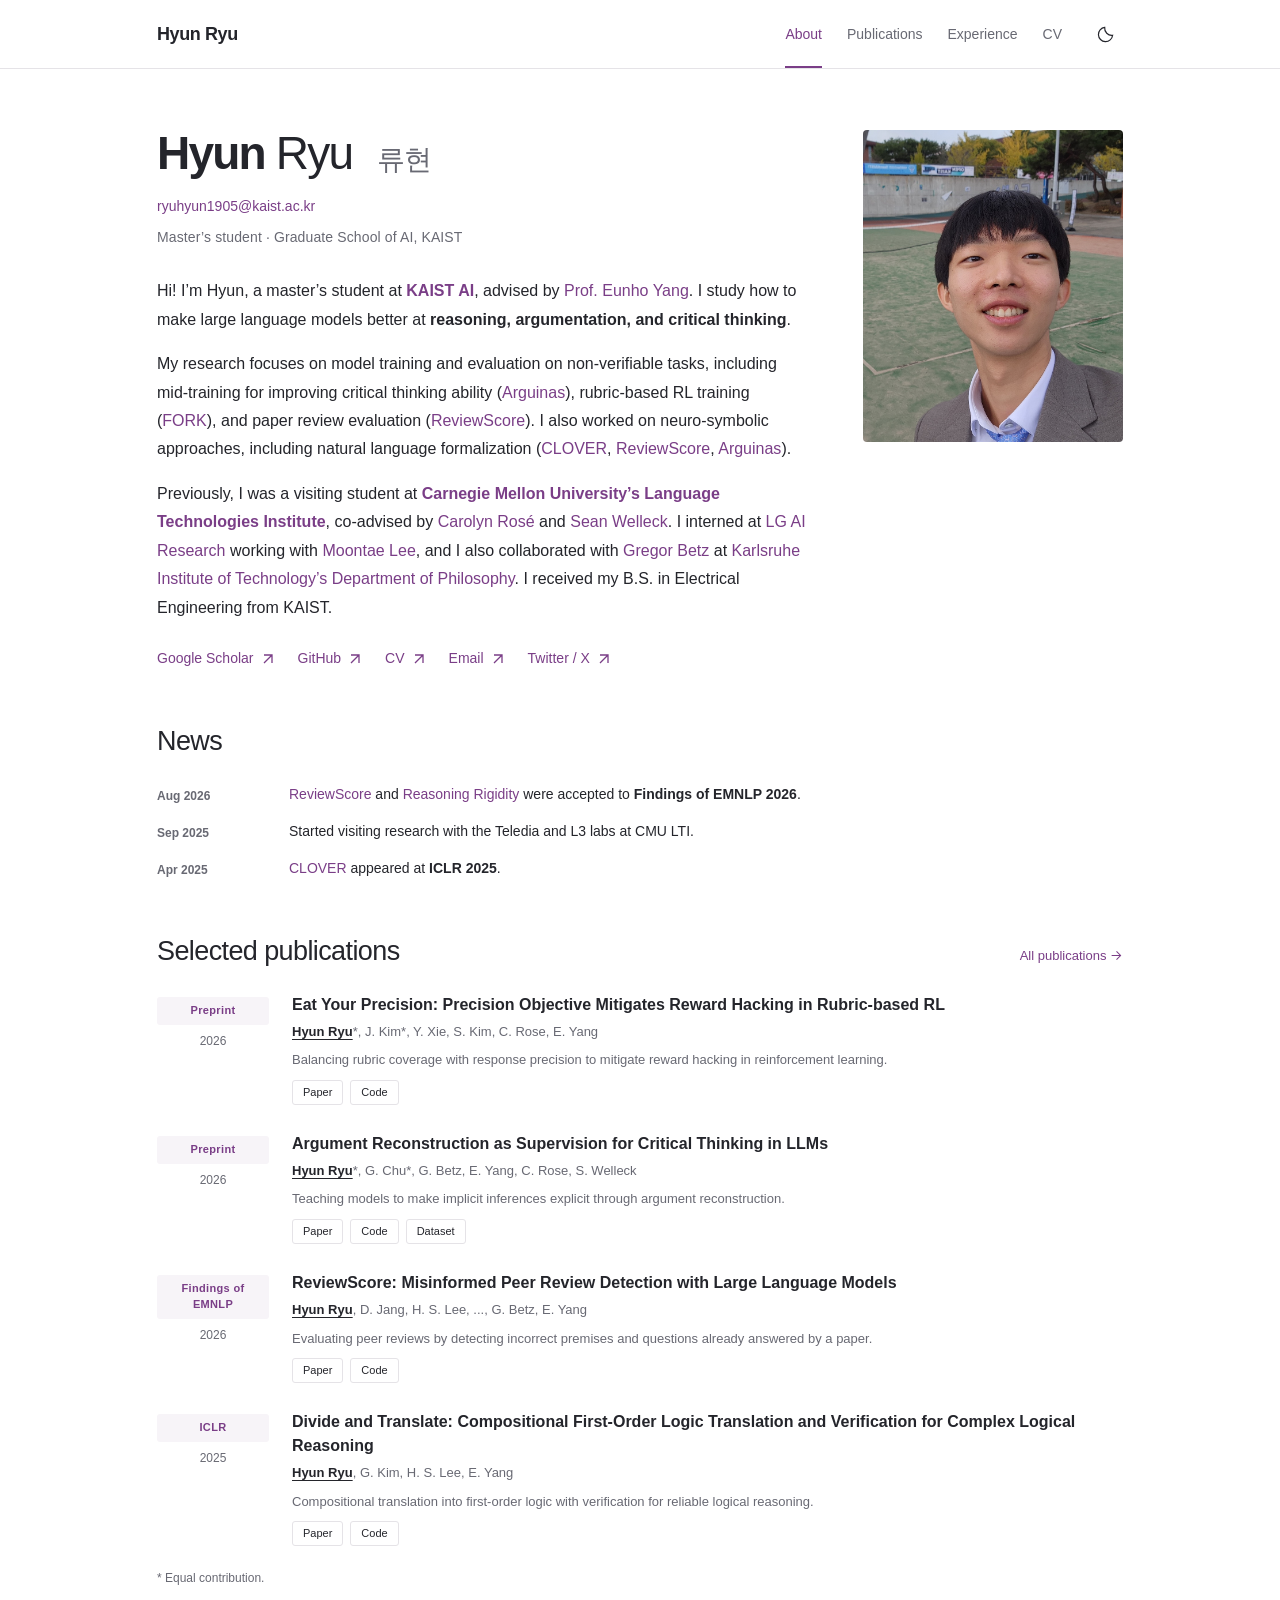
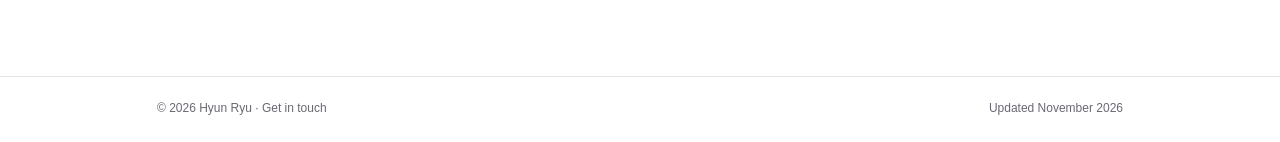
==== index.html @ 0722426c "Publish Hyun Ryu's academic website" ====
<!doctype html>
<html lang="en"><head><meta charset="utf-8"><meta name="viewport" content="width=device-width, initial-scale=1">
<title>Hyun Ryu | AI Researcher at KAIST</title><meta name="description" content="Hyun Ryu is a master’s student at KAIST researching LLM reasoning, argumentation, and reinforcement learning on non-verifiable tasks."><meta name="author" content="Hyun Ryu">
<meta name="theme-color" content="#7a3e87"><link rel="canonical" href="https://hyun-ryu.github.io/">
<meta property="og:title" content="Hyun Ryu | AI Researcher at KAIST"><meta property="og:description" content="Hyun Ryu is a master’s student at KAIST researching LLM reasoning, argumentation, and reinforcement learning on non-verifiable tasks."><meta property="og:type" content="website"><meta property="og:url" content="https://hyun-ryu.github.io/"><meta property="og:image" content="https://hyun-ryu.github.io/assets/hyun_casual.jpeg">
<link rel="icon" href="assets/favicon.svg" type="image/svg+xml"><link rel="stylesheet" href="assets/style.css">
<script>try{document.documentElement.dataset.theme=localStorage.getItem('hyun-theme')||'light'}catch{}</script>
<script src="assets/site.js" defer></script></head>
<body><a class="skip" href="#main">Skip to content</a><header><div class="nav-wrap"><a class="brand" href="index.html">Hyun Ryu</a><nav aria-label="Main navigation"><a href="index.html" aria-current="page">About</a><a href="publications.html">Publications</a><a href="experience.html">Experience</a><a href="assets/cv_hyun_2610.pdf" target="_blank" rel="noopener">CV</a><button class="theme-toggle" type="button" aria-label="Switch to dark theme" title="Switch to dark theme"><svg class="moon" viewBox="0 0 24 24" fill="none" stroke="currentColor" stroke-width="1.5" aria-hidden="true"><path d="M21 13A9 9 0 0 1 11 3a9 9 0 1 0 10 10Z"/></svg><svg class="sun" viewBox="0 0 24 24" fill="none" stroke="currentColor" stroke-width="1.5" aria-hidden="true"><circle cx="12" cy="12" r="4"/><path d="M12 2v2m0 16v2M2 12h2m16 0h2M5 5l1.5 1.5m11 11L19 19M5 19l1.5-1.5m11-11L19 5"/></svg></button></nav></div></header>
<main class="container " id="main">
<section class="intro" aria-labelledby="name">
  <figure class="portrait"><img src="assets/hyun_casual.jpeg" alt="Hyun Ryu smiling outdoors" width="903" height="1081" fetchpriority="high"></figure>
  <div class="intro-copy"><h1 id="name"><strong>Hyun</strong> Ryu <span class="korean" lang="ko">류현</span></h1>
    <div class="intro-email"><a href="mailto:ryuhyun1905@kaist.ac.kr">ryuhyun1905@kaist.ac.kr</a></div>
    <p class="affiliation">Master’s student · Graduate School of AI, KAIST</p>
    <p>Hi! I’m Hyun, a master’s student at <strong><a href="https://gsai.kaist.ac.kr/" target="_blank" rel="noopener noreferrer">KAIST AI</a></strong>, advised by <a href="https://mli.kaist.ac.kr/people/" target="_blank" rel="noopener noreferrer">Prof. Eunho Yang</a>. I study how to make large language models better at <strong>reasoning, argumentation, and critical thinking</strong>.</p>
    <p>My research focuses on model training and evaluation on non-verifiable tasks, including mid-training for improving critical thinking ability (<a href="https://arxiv.org/abs/2603.17432" target="_blank" rel="noopener noreferrer">Arguinas</a>), rubric-based RL training (<a href="https://arxiv.org/abs/2610.33512" target="_blank" rel="noopener noreferrer">FORK</a>), and paper review evaluation (<a href="https://arxiv.org/abs/2509.21679" target="_blank" rel="noopener noreferrer">ReviewScore</a>). I also worked on neuro-symbolic approaches, including natural language formalization (<a href="https://openreview.net/forum?id=09FiNmvNMw" target="_blank" rel="noopener noreferrer">CLOVER</a>, <a href="https://arxiv.org/abs/2509.21679" target="_blank" rel="noopener noreferrer">ReviewScore</a>, <a href="https://arxiv.org/abs/2603.17432" target="_blank" rel="noopener noreferrer">Arguinas</a>).</p>
    <p>Previously, I was a visiting student at <strong><a href="https://www.lti.cs.cmu.edu/" target="_blank" rel="noopener noreferrer">Carnegie Mellon University’s Language Technologies Institute</a></strong>, co-advised by <a href="https://cp3a.github.io/" target="_blank" rel="noopener noreferrer">Carolyn Rosé</a> and <a href="https://wellecks.com/" target="_blank" rel="noopener noreferrer">Sean Welleck</a>. I interned at <a href="https://www.lgresearch.ai/" target="_blank" rel="noopener noreferrer">LG AI Research</a> working with <a href="https://moontae.github.io/" target="_blank" rel="noopener noreferrer">Moontae Lee</a>, and I also collaborated with <a href="https://www.gregorbetz.de/" target="_blank" rel="noopener noreferrer">Gregor Betz</a> at <a href="https://www.philosophie.kit.edu/" target="_blank" rel="noopener noreferrer">Karlsruhe Institute of Technology’s Department of Philosophy</a>. I received my B.S. in Electrical Engineering from KAIST.</p>
    <div class="contact-links" aria-label="Profile links"><a href="https://scholar.google.com/citations?user=DOoL4-QAAAAJ&amp;hl=en" target="_blank" rel="noopener noreferrer">Google Scholar <svg class="inline-icon" viewBox="0 0 16 16" fill="none" stroke="currentColor" stroke-width="1.3" aria-hidden="true"><path d="M4 12 12 4M4 4h8v8"/></svg></a><a href="https://github.com/Hyun-Ryu" target="_blank" rel="noopener noreferrer">GitHub <svg class="inline-icon" viewBox="0 0 16 16" fill="none" stroke="currentColor" stroke-width="1.3" aria-hidden="true"><path d="M4 12 12 4M4 4h8v8"/></svg></a><a href="assets/cv_hyun_2610.pdf" target="_blank" rel="noopener">CV <svg class="inline-icon" viewBox="0 0 16 16" fill="none" stroke="currentColor" stroke-width="1.3" aria-hidden="true"><path d="M4 12 12 4M4 4h8v8"/></svg></a><a href="mailto:ryuhyun1905@kaist.ac.kr">Email <svg class="inline-icon" viewBox="0 0 16 16" fill="none" stroke="currentColor" stroke-width="1.3" aria-hidden="true"><path d="M4 12 12 4M4 4h8v8"/></svg></a><a href="https://x.com/hyuncho_1905" target="_blank" rel="noopener noreferrer">Twitter / X <svg class="inline-icon" viewBox="0 0 16 16" fill="none" stroke="currentColor" stroke-width="1.3" aria-hidden="true"><path d="M4 12 12 4M4 4h8v8"/></svg></a></div>
  </div>
</section>
<section class="section" id="news" aria-labelledby="news-title"><h2 id="news-title">News</h2><dl class="news">
<dt>Aug 2026</dt><dd><a href="https://arxiv.org/abs/2509.21679" target="_blank" rel="noopener noreferrer">ReviewScore</a> and <a href="https://arxiv.org/abs/2505.17225" target="_blank" rel="noopener noreferrer">Reasoning Rigidity</a> were accepted to <strong>Findings of EMNLP 2026</strong>.</dd>
<dt>Sep 2025</dt><dd>Started visiting research with the Teledia and L3 labs at CMU LTI.</dd>
<dt>Apr 2025</dt><dd><a href="https://openreview.net/forum?id=09FiNmvNMw" target="_blank" rel="noopener noreferrer">CLOVER</a> appeared at <strong>ICLR 2025</strong>.</dd>
</dl></section>
<section class="section" aria-labelledby="selected-title"><div class="section-heading"><h2 id="selected-title">Selected publications</h2><a href="publications.html">All publications <svg class="inline-icon" viewBox="0 0 16 16" fill="none" stroke="currentColor" stroke-width="1.3" aria-hidden="true"><path d="M2 8h11M8 3l5 5-5 5"/></svg></a></div><div class="publications"><article class="publication" data-pub-type="preprint">
      <div class="venue"><span>Preprint</span><time datetime="2026">2026</time></div>
      <div class="pub-content"><h3><a href="https://arxiv.org/abs/2610.33512" target="_blank" rel="noopener noreferrer">Eat Your Precision: Precision Objective Mitigates Reward Hacking in Rubric-based RL</a></h3><p class="authors"><strong>Hyun Ryu</strong>*, J. Kim*, Y. Xie, S. Kim, C. Rose, E. Yang</p><p class="pub-summary">Balancing rubric coverage with response precision to mitigate reward hacking in reinforcement learning.</p><div class="resource-links" aria-label="Publication resources"><a href="https://arxiv.org/abs/2610.33512" target="_blank" rel="noopener noreferrer">Paper</a><a href="https://github.com/JHKim631/FORK" target="_blank" rel="noopener noreferrer">Code</a></div></div>
    </article><article class="publication" data-pub-type="preprint">
      <div class="venue"><span>Preprint</span><time datetime="2026">2026</time></div>
      <div class="pub-content"><h3><a href="https://arxiv.org/abs/2603.17432" target="_blank" rel="noopener noreferrer">Argument Reconstruction as Supervision for Critical Thinking in LLMs</a></h3><p class="authors"><strong>Hyun Ryu</strong>*, G. Chu*, G. Betz, E. Yang, C. Rose, S. Welleck</p><p class="pub-summary">Teaching models to make implicit inferences explicit through argument reconstruction.</p><div class="resource-links" aria-label="Publication resources"><a href="https://arxiv.org/abs/2603.17432" target="_blank" rel="noopener noreferrer">Paper</a><a href="https://github.com/GyoukChu/Arguinas" target="_blank" rel="noopener noreferrer">Code</a><a href="https://huggingface.co/datasets/ChuGyouk/Arguinas" target="_blank" rel="noopener noreferrer">Dataset</a></div></div>
    </article><article class="publication" data-pub-type="published">
      <div class="venue"><span>Findings of EMNLP</span><time datetime="2026">2026</time></div>
      <div class="pub-content"><h3><a href="https://arxiv.org/abs/2509.21679" target="_blank" rel="noopener noreferrer">ReviewScore: Misinformed Peer Review Detection with Large Language Models</a></h3><p class="authors"><strong>Hyun Ryu</strong>, D. Jang, H. S. Lee, ..., G. Betz, E. Yang</p><p class="pub-summary">Evaluating peer reviews by detecting incorrect premises and questions already answered by a paper.</p><div class="resource-links" aria-label="Publication resources"><a href="https://arxiv.org/abs/2509.21679" target="_blank" rel="noopener noreferrer">Paper</a><a href="https://github.com/Hyun-Ryu/ReivewScore" target="_blank" rel="noopener noreferrer">Code</a></div></div>
    </article><article class="publication" data-pub-type="published">
      <div class="venue"><span>ICLR</span><time datetime="2025">2025</time></div>
      <div class="pub-content"><h3><a href="https://openreview.net/forum?id=09FiNmvNMw" target="_blank" rel="noopener noreferrer">Divide and Translate: Compositional First-Order Logic Translation and Verification for Complex Logical Reasoning</a></h3><p class="authors"><strong>Hyun Ryu</strong>, G. Kim, H. S. Lee, E. Yang</p><p class="pub-summary">Compositional translation into first-order logic with verification for reliable logical reasoning.</p><div class="resource-links" aria-label="Publication resources"><a href="https://openreview.net/forum?id=09FiNmvNMw" target="_blank" rel="noopener noreferrer">Paper</a><a href="https://github.com/Hyun-Ryu/clover" target="_blank" rel="noopener noreferrer">Code</a></div></div>
    </article></div><p class="equal-note">* Equal contribution.</p></section>
</main>
<footer class="footer"><div class="container footer-inner"><span>© 2026 Hyun Ryu <span aria-hidden="true">·</span> <a href="mailto:ryuhyun1905@kaist.ac.kr">Get in touch</a></span><span>Updated November 2026</span></div></footer></body></html>
---- assets/style.css ----
:root{--bg:#fff;--ink:#24252b;--muted:#686973;--accent:#7a3e87;--accent-hover:#53245c;--line:#e5e3e7;--soft:#f7f4f8;--header:rgba(255,255,255,.96);color-scheme:light}
:root[data-theme=dark]{--bg:#19191e;--ink:#ecebf0;--muted:#b5b2bd;--accent:#d9a3e4;--accent-hover:#edc8f5;--line:#38353e;--soft:#25222b;--header:rgba(25,25,30,.96);color-scheme:dark}
*{box-sizing:border-box}html{scroll-behavior:smooth;scroll-padding-top:92px}body{margin:0;background:var(--bg);color:var(--ink);font-family:-apple-system,BlinkMacSystemFont,"Segoe UI",Arial,sans-serif;font-size:16px;line-height:1.7;-webkit-font-smoothing:antialiased}a{color:var(--accent);text-decoration:none;text-underline-offset:4px}a:hover{color:var(--accent-hover);text-decoration:underline}a:focus-visible,button:focus-visible,summary:focus-visible{outline:3px solid var(--accent);outline-offset:5px}button{font:inherit}header{border-bottom:1px solid var(--line);background:var(--header);position:sticky;top:0;z-index:10;backdrop-filter:blur(10px)}.nav-wrap{max-width:1008px;padding:0 32px;margin:auto;display:flex;align-items:center;justify-content:space-between;min-height:68px;gap:24px}.brand{font-size:18px;font-weight:650;letter-spacing:-.4px;color:var(--ink)}nav{display:flex;align-items:center;gap:25px}nav a{color:var(--muted);font-size:14px;line-height:68px;position:relative}nav a[aria-current=page]{color:var(--accent)}nav a[aria-current=page]:after{content:"";position:absolute;bottom:0;left:0;right:0;height:2px;background:var(--accent)}.theme-toggle{display:flex;align-items:center;justify-content:center;padding:8px;border:0;background:transparent;color:var(--ink);cursor:pointer;border-radius:50%;width:36px;height:36px}.theme-toggle:hover{background:var(--soft)}.theme-toggle svg{width:19px;height:19px}.sun{display:none}[data-theme=dark] .moon{display:none}[data-theme=dark] .sun{display:block}.skip{position:fixed;left:12px;top:-80px;background:var(--bg);padding:10px;z-index:99}.skip:focus{top:10px}.container{max-width:1008px;margin:auto;padding:0 32px}main{padding-top:58px!important;padding-bottom:72px!important}h1,h2,h3,p{margin-top:0}h1{font-size:46px;font-weight:350;letter-spacing:-1.8px;line-height:1.17;margin-bottom:14px}h1 strong{font-weight:700}h1 .korean{font-size:28px;font-weight:350;letter-spacing:-1px;margin-left:14px;color:var(--muted)}h2{font-size:27px;font-weight:450;letter-spacing:-.6px;line-height:1.3;margin-bottom:24px}h3{font-size:17px;font-weight:600;line-height:1.55;margin-bottom:5px}p{margin-bottom:16px}.intro{display:grid;grid-template-columns:minmax(0,1fr) 252px;gap:50px;align-items:start}.intro-copy .affiliation{color:var(--muted);font-size:14px;letter-spacing:.12px;margin-bottom:27px}.intro-copy p{line-height:1.78}.intro-copy p:last-child{margin-bottom:0}.portrait{margin:3px 0 0}.portrait img{display:block;width:100%;height:302px;object-fit:cover;border-radius:4px}.portrait figcaption{color:var(--muted);font-size:12px;text-align:right;margin-top:8px}.contact-links{display:flex;flex-wrap:wrap;gap:10px 22px;align-items:center;margin-top:25px;font-size:14px}.contact-links a{display:inline-flex;align-items:center;gap:6px}.contact-links svg{height:16px;width:16px}.contact-email{margin-top:9px;font-size:13px;color:var(--muted)}.contact-email a{color:inherit}.interest-line{font-size:13px;color:var(--muted);border-top:1px solid var(--line);margin-top:31px;padding-top:17px;letter-spacing:.1px}.interest-line span{color:var(--ink);font-weight:550;margin-right:9px}.section{margin-top:53px}.section-heading{display:flex;justify-content:space-between;align-items:baseline;gap:20px;margin-bottom:24px}.section-heading h2{margin:0}.section-heading>a{font-size:13px;white-space:nowrap}.news{display:grid;grid-template-columns:108px 1fr;column-gap:24px;row-gap:13px;font-size:14px;margin:0}.news dt{font-size:12px;font-weight:600;color:var(--muted);padding-top:3px}.news dd{margin:0;line-height:1.7}.publications{display:grid;gap:27px}.publication{display:grid;grid-template-columns:112px minmax(0,1fr);gap:23px}.venue{padding-top:4px;text-align:center}.venue span{display:block;color:var(--accent);background:var(--soft);font-size:11px;font-weight:650;letter-spacing:.35px;padding:6px 7px;line-height:1.45;border-radius:3px}.venue time{display:block;font-size:12px;color:var(--muted);margin-top:6px}.publication h3{font-size:16px;font-weight:650;margin-bottom:4px;line-height:1.5}.publication h3 a{color:var(--ink)}.publication h3 a:hover{color:var(--accent)}.authors{font-size:13px;color:var(--muted);line-height:1.75;margin-bottom:3px}.authors strong{color:var(--ink);font-weight:550;text-decoration:underline;text-underline-offset:3px;text-decoration-thickness:1px}.pub-status{font-size:12px;color:var(--muted);margin-bottom:5px}.pub-summary{font-size:13px;line-height:1.65;color:var(--muted);margin:6px 0 9px}.resource-links{display:flex;flex-wrap:wrap;gap:7px;margin-top:9px}.resource-links a{font-size:11px;font-weight:500;border:1px solid var(--line);color:var(--ink);padding:1px 10px;border-radius:3px;line-height:1.9;transition:border-color .15s}.resource-links a:hover{border-color:var(--accent);color:var(--accent);text-decoration:none}.equal-note{font-size:12px;color:var(--muted);margin-top:22px}.research-note{padding:22px 25px;background:var(--soft);border-left:2px solid var(--accent);margin-top:38px;font-size:14px;line-height:1.75}.research-note p{margin:0}.research-note a{white-space:nowrap}.page-lead{color:var(--muted);font-size:15px;max-width:650px;margin:18px 0 35px}.year-heading{font-size:23px;display:flex;gap:18px;align-items:center;margin:43px 0 26px}.year-heading:after{content:"";height:1px;flex:1;background:var(--line)}.filter-bar{display:flex;gap:7px;border-bottom:1px solid var(--line);margin:25px 0 35px;padding-bottom:16px}.filter-bar button{border:1px solid var(--line);padding:5px 16px;background:var(--bg);color:var(--muted);border-radius:4px;cursor:pointer;font-size:13px}.filter-bar button[aria-pressed=true]{background:var(--accent);border-color:var(--accent);color:var(--bg)}.filter-bar button:hover{border-color:var(--accent)}.timeline-item{display:grid;grid-template-columns:160px minmax(0,1fr);gap:27px;margin-bottom:23px}.when{font-size:12px;color:var(--muted);padding-top:4px}.entry h3{font-size:16px;margin-bottom:2px}.entry p{font-size:14px;margin:2px 0;color:var(--muted);line-height:1.7}.experience-page section{margin-top:46px}.experience-page section h2{padding-bottom:13px;border-bottom:1px solid var(--line)}.experience-page section:first-of-type{margin-top:33px}.section-index{display:flex;flex-wrap:wrap;gap:7px 20px;font-size:13px;margin:22px 0 0}.simple-list{padding-left:19px;font-size:14px;color:var(--muted)}.simple-list li{margin:8px 0}.footer{border-top:1px solid var(--line);font-size:12px;color:var(--muted)}.footer-inner{display:flex;justify-content:space-between;gap:20px;flex-wrap:wrap;padding-top:21px;padding-bottom:23px}.footer a{color:var(--muted)}[hidden]{display:none!important}.error-page{min-height:60vh}.error-page p{margin:20px 0}.subtle{color:var(--muted)}
.portrait{grid-column:2;grid-row:1}.intro-copy{grid-column:1;grid-row:1}.intro-email{font-size:14px;line-height:1.6;margin:0 0 8px;overflow-wrap:anywhere}.inline-icon{display:inline-block;width:13px;height:13px;vertical-align:-2px}.visually-hidden{position:absolute;width:1px;height:1px;padding:0;margin:-1px;overflow:hidden;clip:rect(0,0,0,0);white-space:nowrap;border:0}
@media(min-width:1250px){.container,.nav-wrap{max-width:1030px}.intro{gap:56px;grid-template-columns:minmax(0,1fr) 260px}.portrait img{height:312px}}
@media(max-width:760px){.container{padding:0 23px}.nav-wrap{padding:0 23px;min-height:61px;gap:16px}nav{gap:17px}nav a{font-size:13px;line-height:61px}.brand{font-size:16px}.intro{grid-template-columns:minmax(0,1fr) 185px;gap:28px}h1{font-size:38px}h1 .korean{font-size:23px;margin-left:8px}.portrait img{height:230px}.intro-copy .affiliation{font-size:12px}.intro-copy p{font-size:14px}.contact-links{gap:12px;font-size:13px}main{padding-top:40px!important}.interest-line{font-size:12px}.publication{grid-template-columns:96px minmax(0,1fr);gap:18px}.timeline-item{grid-template-columns:135px minmax(0,1fr);gap:20px}}
@media(max-width:540px){body{font-size:15px}.container,.nav-wrap{padding-left:20px;padding-right:20px}.nav-wrap{gap:8px}.brand{font-size:15px;white-space:nowrap}nav{gap:13px}nav a{font-size:12px}.theme-toggle{width:28px;height:30px;padding:5px}main{padding-top:32px!important;padding-bottom:48px!important}.intro{display:block}.portrait{float:right;width:112px;margin:3px 0 12px 19px}.portrait img{height:135px}.portrait figcaption{display:none}.intro-copy h1{font-size:34px;letter-spacing:-1px;line-height:1.25}.intro-copy h1 .korean{display:block;font-size:18px;letter-spacing:0;margin:5px 0 0}.intro-copy .affiliation{font-size:12px;line-height:1.6;margin-bottom:25px;max-width:225px}.intro-copy p{font-size:15px;line-height:1.8}.contact-links{clear:both;gap:10px 19px;margin-top:23px}.contact-email{font-size:12px}.interest-line{clear:both;font-size:12px;line-height:1.9;margin-top:25px}.interest-line span{display:block}.section{margin-top:40px}h2{font-size:25px}.news{grid-template-columns:74px minmax(0,1fr);gap:13px 14px;font-size:13px}.news dt{font-size:11px}.section-heading{gap:10px}.section-heading>a{font-size:12px}.publication{display:block;position:relative}.venue{display:flex;gap:8px;align-items:center;text-align:left;margin-bottom:9px;padding-top:0}.venue span{display:inline-block;font-size:10px;padding:3px 7px}.venue time{margin:0;font-size:11px}.publication h3{font-size:15px}.publications{gap:29px}.authors{font-size:12px}.pub-summary{font-size:12px}.equal-note{font-size:11px}.research-note{padding:18px 19px;font-size:13px}.timeline-item{display:block;margin-bottom:25px}.when{margin-bottom:5px}.entry h3{font-size:15px}.entry p{font-size:13px}.footer-inner{gap:7px}.footer-inner span:last-child{font-size:11px}.page-lead{font-size:14px}.filter-bar{gap:6px}.filter-bar button{padding:4px 12px}.experience-page section{margin-top:37px}}
@media(max-width:540px){.brand{display:none}nav{flex:1;justify-content:space-between;gap:15px}nav a{font-size:13px}.intro-copy>p:not(.affiliation){clear:both}.intro-email{font-size:12px}}
@media(max-width:360px){.portrait{width:90px;margin-left:15px}.portrait img{height:108px}.intro-copy h1{font-size:30px}.section-heading{flex-wrap:wrap;gap:8px}}
@media(prefers-reduced-motion:reduce){html{scroll-behavior:auto}*{transition:none!important}}
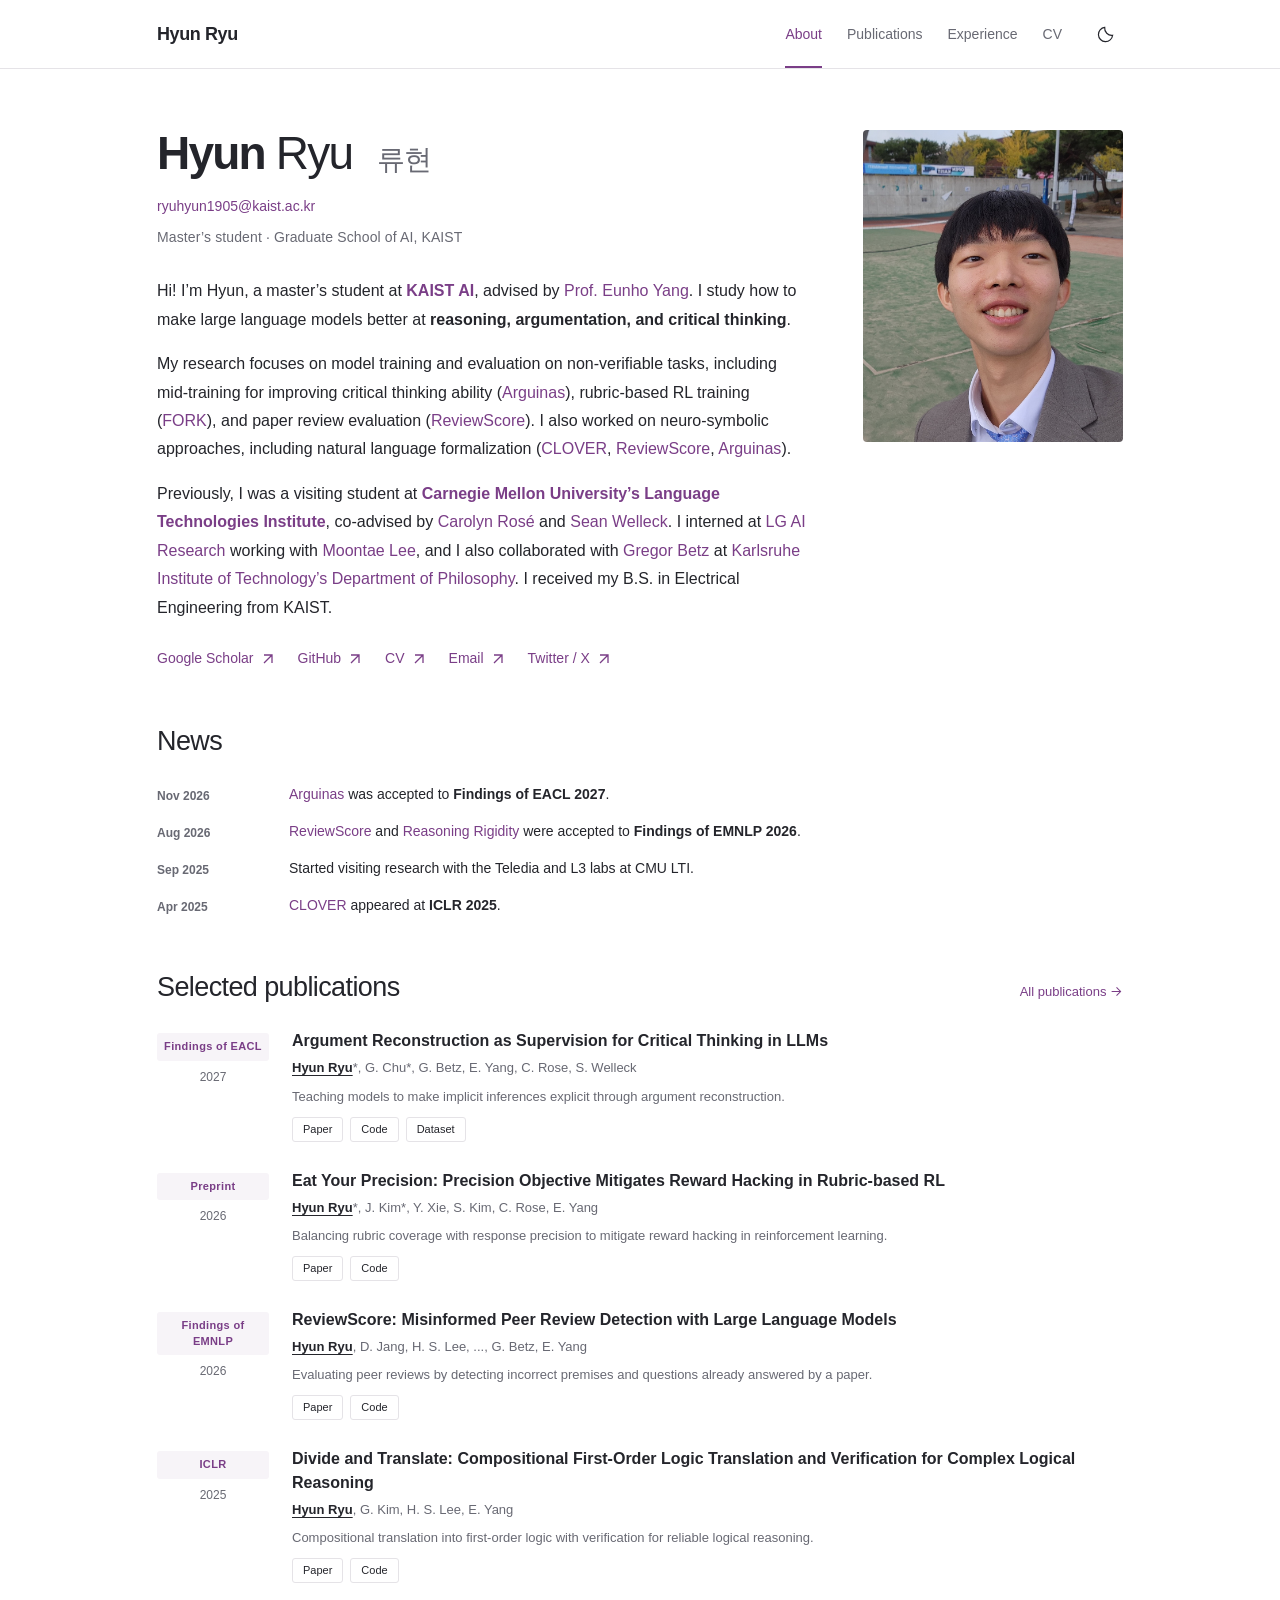
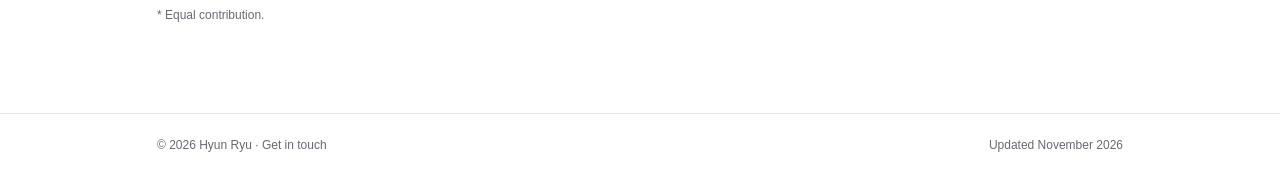
==== commit fa67b02a: "Announce Arguinas acceptance to Findings of EACL 2027" ====
--- a/index.html
+++ b/index.html
@@ -20,16 +20,17 @@
   </div>
 </section>
 <section class="section" id="news" aria-labelledby="news-title"><h2 id="news-title">News</h2><dl class="news">
+<dt><time datetime="2026-11-13">Nov 2026</time></dt><dd><a href="https://arxiv.org/abs/2603.17432" target="_blank" rel="noopener noreferrer">Arguinas</a> was accepted to <strong>Findings of EACL 2027</strong>.</dd>
 <dt>Aug 2026</dt><dd><a href="https://arxiv.org/abs/2509.21679" target="_blank" rel="noopener noreferrer">ReviewScore</a> and <a href="https://arxiv.org/abs/2505.17225" target="_blank" rel="noopener noreferrer">Reasoning Rigidity</a> were accepted to <strong>Findings of EMNLP 2026</strong>.</dd>
 <dt>Sep 2025</dt><dd>Started visiting research with the Teledia and L3 labs at CMU LTI.</dd>
 <dt>Apr 2025</dt><dd><a href="https://openreview.net/forum?id=09FiNmvNMw" target="_blank" rel="noopener noreferrer">CLOVER</a> appeared at <strong>ICLR 2025</strong>.</dd>
 </dl></section>
-<section class="section" aria-labelledby="selected-title"><div class="section-heading"><h2 id="selected-title">Selected publications</h2><a href="publications.html">All publications <svg class="inline-icon" viewBox="0 0 16 16" fill="none" stroke="currentColor" stroke-width="1.3" aria-hidden="true"><path d="M2 8h11M8 3l5 5-5 5"/></svg></a></div><div class="publications"><article class="publication" data-pub-type="preprint">
+<section class="section" aria-labelledby="selected-title"><div class="section-heading"><h2 id="selected-title">Selected publications</h2><a href="publications.html">All publications <svg class="inline-icon" viewBox="0 0 16 16" fill="none" stroke="currentColor" stroke-width="1.3" aria-hidden="true"><path d="M2 8h11M8 3l5 5-5 5"/></svg></a></div><div class="publications"><article class="publication" data-pub-type="published">
+      <div class="venue"><span>Findings of EACL</span><time datetime="2027">2027</time></div>
+      <div class="pub-content"><h3><a href="https://arxiv.org/abs/2603.17432" target="_blank" rel="noopener noreferrer">Argument Reconstruction as Supervision for Critical Thinking in LLMs</a></h3><p class="authors"><strong>Hyun Ryu</strong>*, G. Chu*, G. Betz, E. Yang, C. Rose, S. Welleck</p><p class="pub-summary">Teaching models to make implicit inferences explicit through argument reconstruction.</p><div class="resource-links" aria-label="Publication resources"><a href="https://arxiv.org/abs/2603.17432" target="_blank" rel="noopener noreferrer">Paper</a><a href="https://github.com/GyoukChu/Arguinas" target="_blank" rel="noopener noreferrer">Code</a><a href="https://huggingface.co/datasets/ChuGyouk/Arguinas" target="_blank" rel="noopener noreferrer">Dataset</a></div></div>
+    </article><article class="publication" data-pub-type="preprint">
       <div class="venue"><span>Preprint</span><time datetime="2026">2026</time></div>
       <div class="pub-content"><h3><a href="https://arxiv.org/abs/2610.33512" target="_blank" rel="noopener noreferrer">Eat Your Precision: Precision Objective Mitigates Reward Hacking in Rubric-based RL</a></h3><p class="authors"><strong>Hyun Ryu</strong>*, J. Kim*, Y. Xie, S. Kim, C. Rose, E. Yang</p><p class="pub-summary">Balancing rubric coverage with response precision to mitigate reward hacking in reinforcement learning.</p><div class="resource-links" aria-label="Publication resources"><a href="https://arxiv.org/abs/2610.33512" target="_blank" rel="noopener noreferrer">Paper</a><a href="https://github.com/JHKim631/FORK" target="_blank" rel="noopener noreferrer">Code</a></div></div>
-    </article><article class="publication" data-pub-type="preprint">
-      <div class="venue"><span>Preprint</span><time datetime="2026">2026</time></div>
-      <div class="pub-content"><h3><a href="https://arxiv.org/abs/2603.17432" target="_blank" rel="noopener noreferrer">Argument Reconstruction as Supervision for Critical Thinking in LLMs</a></h3><p class="authors"><strong>Hyun Ryu</strong>*, G. Chu*, G. Betz, E. Yang, C. Rose, S. Welleck</p><p class="pub-summary">Teaching models to make implicit inferences explicit through argument reconstruction.</p><div class="resource-links" aria-label="Publication resources"><a href="https://arxiv.org/abs/2603.17432" target="_blank" rel="noopener noreferrer">Paper</a><a href="https://github.com/GyoukChu/Arguinas" target="_blank" rel="noopener noreferrer">Code</a><a href="https://huggingface.co/datasets/ChuGyouk/Arguinas" target="_blank" rel="noopener noreferrer">Dataset</a></div></div>
     </article><article class="publication" data-pub-type="published">
       <div class="venue"><span>Findings of EMNLP</span><time datetime="2026">2026</time></div>
       <div class="pub-content"><h3><a href="https://arxiv.org/abs/2509.21679" target="_blank" rel="noopener noreferrer">ReviewScore: Misinformed Peer Review Detection with Large Language Models</a></h3><p class="authors"><strong>Hyun Ryu</strong>, D. Jang, H. S. Lee, ..., G. Betz, E. Yang</p><p class="pub-summary">Evaluating peer reviews by detecting incorrect premises and questions already answered by a paper.</p><div class="resource-links" aria-label="Publication resources"><a href="https://arxiv.org/abs/2509.21679" target="_blank" rel="noopener noreferrer">Paper</a><a href="https://github.com/Hyun-Ryu/ReivewScore" target="_blank" rel="noopener noreferrer">Code</a></div></div>
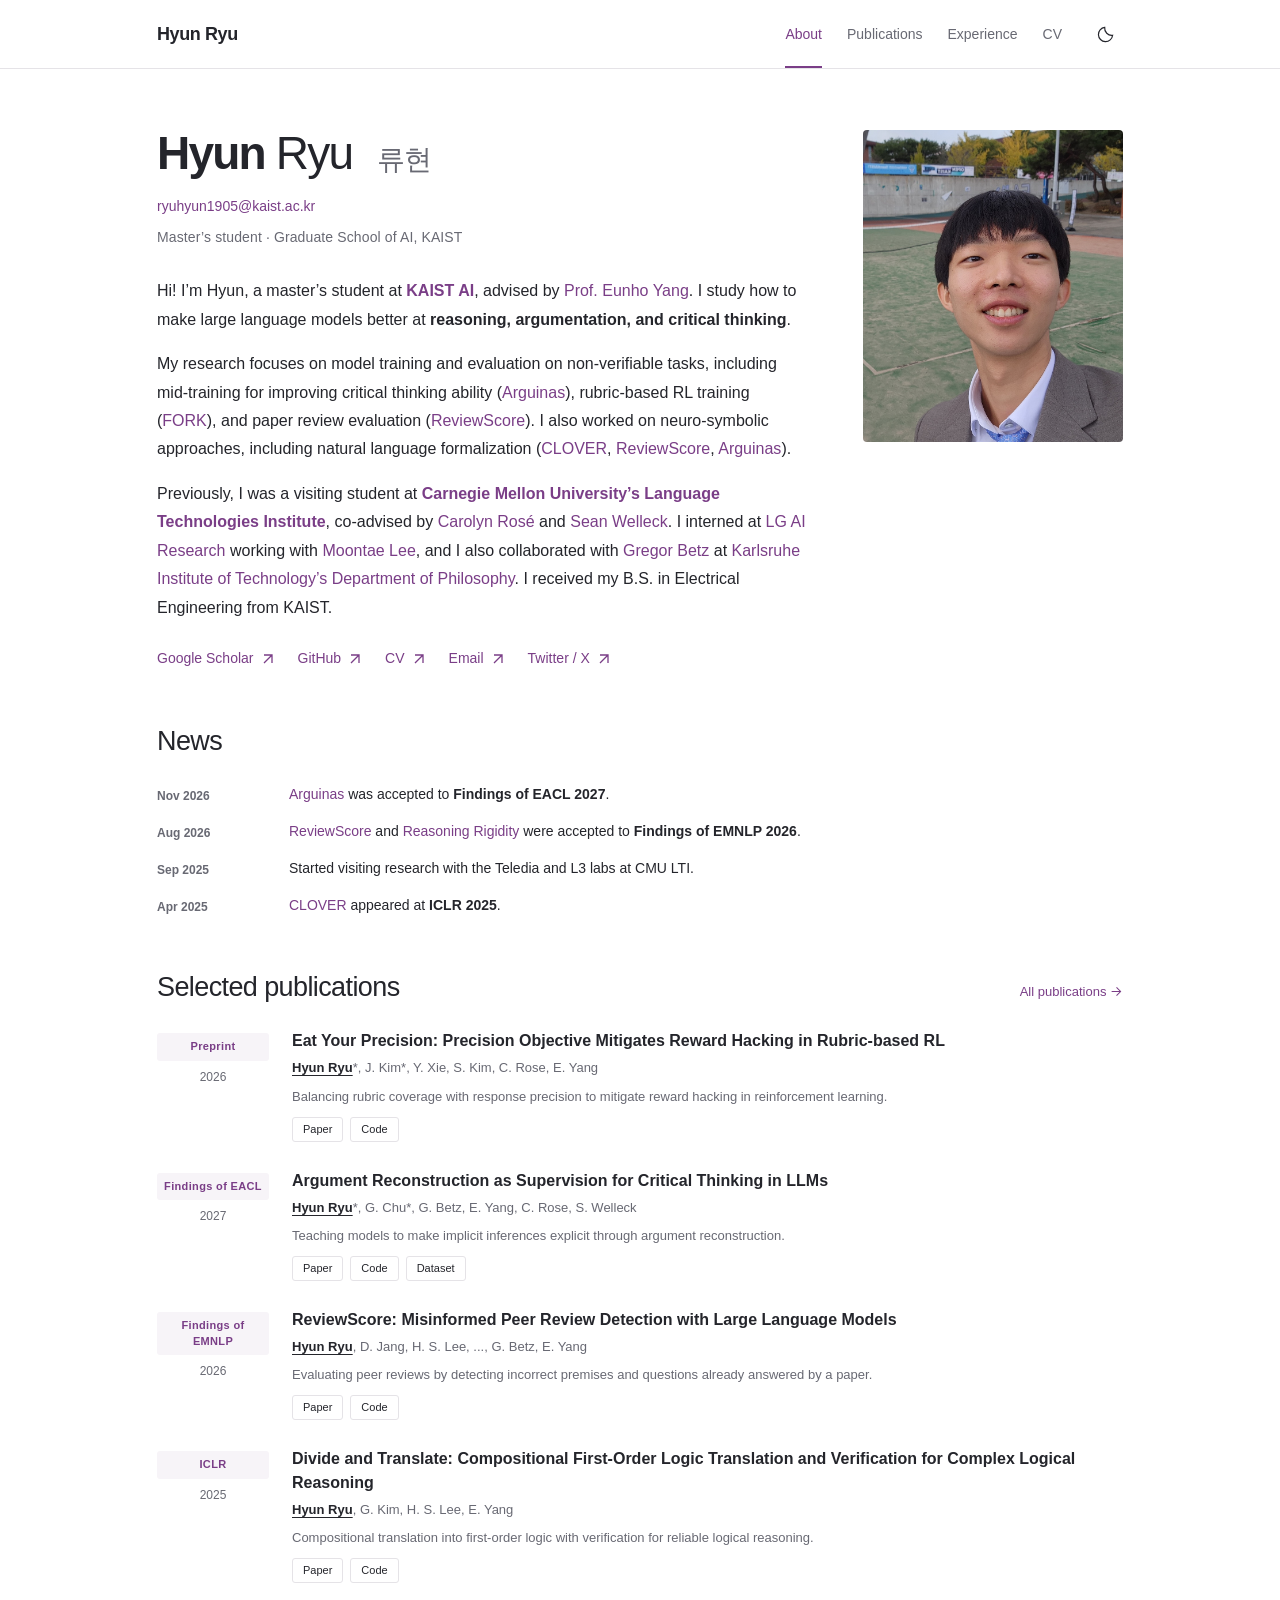
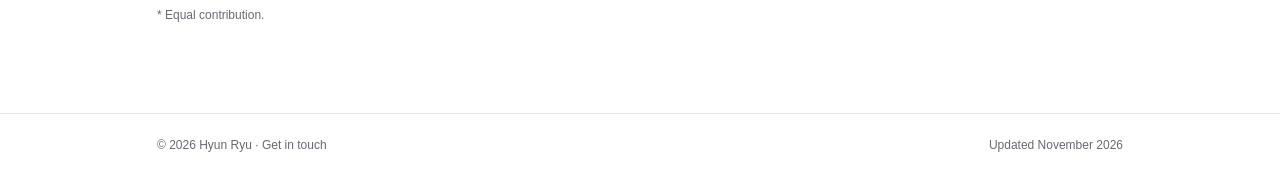
==== commit 878d65a5: "Show FORK before Arguinas in selected publications" ====
--- a/index.html
+++ b/index.html
@@ -25,12 +25,12 @@
 <dt>Sep 2025</dt><dd>Started visiting research with the Teledia and L3 labs at CMU LTI.</dd>
 <dt>Apr 2025</dt><dd><a href="https://openreview.net/forum?id=09FiNmvNMw" target="_blank" rel="noopener noreferrer">CLOVER</a> appeared at <strong>ICLR 2025</strong>.</dd>
 </dl></section>
-<section class="section" aria-labelledby="selected-title"><div class="section-heading"><h2 id="selected-title">Selected publications</h2><a href="publications.html">All publications <svg class="inline-icon" viewBox="0 0 16 16" fill="none" stroke="currentColor" stroke-width="1.3" aria-hidden="true"><path d="M2 8h11M8 3l5 5-5 5"/></svg></a></div><div class="publications"><article class="publication" data-pub-type="published">
+<section class="section" aria-labelledby="selected-title"><div class="section-heading"><h2 id="selected-title">Selected publications</h2><a href="publications.html">All publications <svg class="inline-icon" viewBox="0 0 16 16" fill="none" stroke="currentColor" stroke-width="1.3" aria-hidden="true"><path d="M2 8h11M8 3l5 5-5 5"/></svg></a></div><div class="publications"><article class="publication" data-pub-type="preprint">
+      <div class="venue"><span>Preprint</span><time datetime="2026">2026</time></div>
+      <div class="pub-content"><h3><a href="https://arxiv.org/abs/2610.33512" target="_blank" rel="noopener noreferrer">Eat Your Precision: Precision Objective Mitigates Reward Hacking in Rubric-based RL</a></h3><p class="authors"><strong>Hyun Ryu</strong>*, J. Kim*, Y. Xie, S. Kim, C. Rose, E. Yang</p><p class="pub-summary">Balancing rubric coverage with response precision to mitigate reward hacking in reinforcement learning.</p><div class="resource-links" aria-label="Publication resources"><a href="https://arxiv.org/abs/2610.33512" target="_blank" rel="noopener noreferrer">Paper</a><a href="https://github.com/JHKim631/FORK" target="_blank" rel="noopener noreferrer">Code</a></div></div>
+    </article><article class="publication" data-pub-type="published">
       <div class="venue"><span>Findings of EACL</span><time datetime="2027">2027</time></div>
       <div class="pub-content"><h3><a href="https://arxiv.org/abs/2603.17432" target="_blank" rel="noopener noreferrer">Argument Reconstruction as Supervision for Critical Thinking in LLMs</a></h3><p class="authors"><strong>Hyun Ryu</strong>*, G. Chu*, G. Betz, E. Yang, C. Rose, S. Welleck</p><p class="pub-summary">Teaching models to make implicit inferences explicit through argument reconstruction.</p><div class="resource-links" aria-label="Publication resources"><a href="https://arxiv.org/abs/2603.17432" target="_blank" rel="noopener noreferrer">Paper</a><a href="https://github.com/GyoukChu/Arguinas" target="_blank" rel="noopener noreferrer">Code</a><a href="https://huggingface.co/datasets/ChuGyouk/Arguinas" target="_blank" rel="noopener noreferrer">Dataset</a></div></div>
-    </article><article class="publication" data-pub-type="preprint">
-      <div class="venue"><span>Preprint</span><time datetime="2026">2026</time></div>
-      <div class="pub-content"><h3><a href="https://arxiv.org/abs/2610.33512" target="_blank" rel="noopener noreferrer">Eat Your Precision: Precision Objective Mitigates Reward Hacking in Rubric-based RL</a></h3><p class="authors"><strong>Hyun Ryu</strong>*, J. Kim*, Y. Xie, S. Kim, C. Rose, E. Yang</p><p class="pub-summary">Balancing rubric coverage with response precision to mitigate reward hacking in reinforcement learning.</p><div class="resource-links" aria-label="Publication resources"><a href="https://arxiv.org/abs/2610.33512" target="_blank" rel="noopener noreferrer">Paper</a><a href="https://github.com/JHKim631/FORK" target="_blank" rel="noopener noreferrer">Code</a></div></div>
     </article><article class="publication" data-pub-type="published">
       <div class="venue"><span>Findings of EMNLP</span><time datetime="2026">2026</time></div>
       <div class="pub-content"><h3><a href="https://arxiv.org/abs/2509.21679" target="_blank" rel="noopener noreferrer">ReviewScore: Misinformed Peer Review Detection with Large Language Models</a></h3><p class="authors"><strong>Hyun Ryu</strong>, D. Jang, H. S. Lee, ..., G. Betz, E. Yang</p><p class="pub-summary">Evaluating peer reviews by detecting incorrect premises and questions already answered by a paper.</p><div class="resource-links" aria-label="Publication resources"><a href="https://arxiv.org/abs/2509.21679" target="_blank" rel="noopener noreferrer">Paper</a><a href="https://github.com/Hyun-Ryu/ReivewScore" target="_blank" rel="noopener noreferrer">Code</a></div></div>
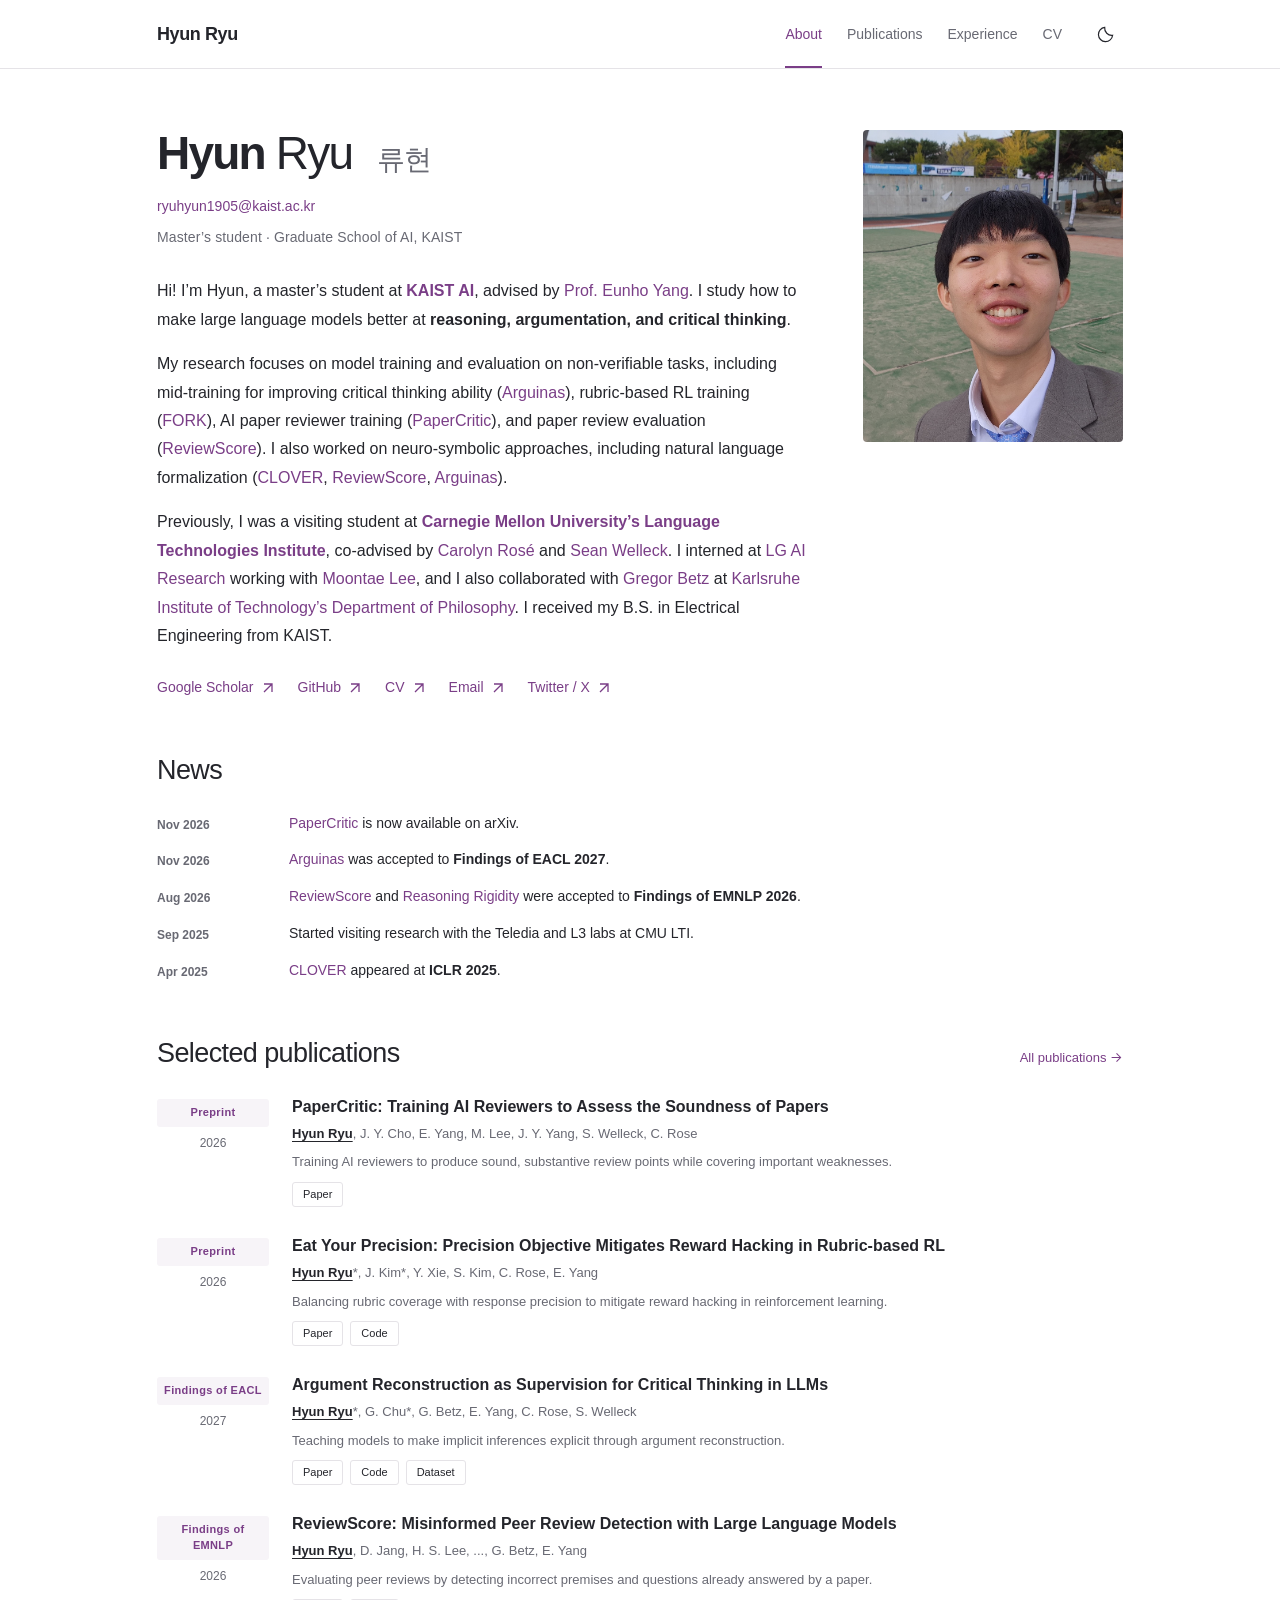
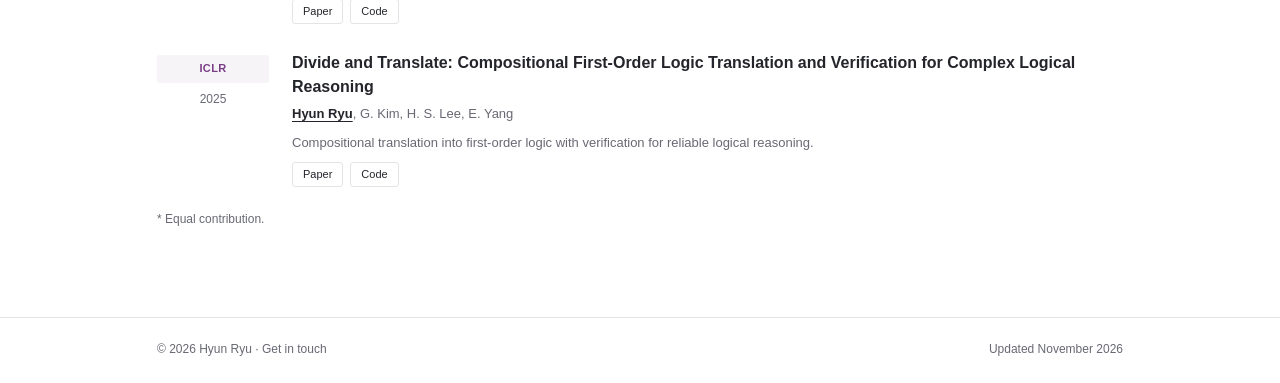
==== commit 9c50e892: "Restore PaperCritic with arXiv links and abbreviate ReviewScore coauthors" ====
--- a/index.html
+++ b/index.html
@@ -14,18 +14,22 @@
     <div class="intro-email"><a href="mailto:ryuhyun1905@kaist.ac.kr">ryuhyun1905@kaist.ac.kr</a></div>
     <p class="affiliation">Master’s student · Graduate School of AI, KAIST</p>
     <p>Hi! I’m Hyun, a master’s student at <strong><a href="https://gsai.kaist.ac.kr/" target="_blank" rel="noopener noreferrer">KAIST AI</a></strong>, advised by <a href="https://mli.kaist.ac.kr/people/" target="_blank" rel="noopener noreferrer">Prof. Eunho Yang</a>. I study how to make large language models better at <strong>reasoning, argumentation, and critical thinking</strong>.</p>
-    <p>My research focuses on model training and evaluation on non-verifiable tasks, including mid-training for improving critical thinking ability (<a href="https://arxiv.org/abs/2603.17432" target="_blank" rel="noopener noreferrer">Arguinas</a>), rubric-based RL training (<a href="https://arxiv.org/abs/2610.33512" target="_blank" rel="noopener noreferrer">FORK</a>), and paper review evaluation (<a href="https://arxiv.org/abs/2509.21679" target="_blank" rel="noopener noreferrer">ReviewScore</a>). I also worked on neuro-symbolic approaches, including natural language formalization (<a href="https://openreview.net/forum?id=09FiNmvNMw" target="_blank" rel="noopener noreferrer">CLOVER</a>, <a href="https://arxiv.org/abs/2509.21679" target="_blank" rel="noopener noreferrer">ReviewScore</a>, <a href="https://arxiv.org/abs/2603.17432" target="_blank" rel="noopener noreferrer">Arguinas</a>).</p>
+    <p>My research focuses on model training and evaluation on non-verifiable tasks, including mid-training for improving critical thinking ability (<a href="https://arxiv.org/abs/2603.17432" target="_blank" rel="noopener noreferrer">Arguinas</a>), rubric-based RL training (<a href="https://arxiv.org/abs/2610.33512" target="_blank" rel="noopener noreferrer">FORK</a>), AI paper reviewer training (<a href="https://arxiv.org/abs/2611.17834" target="_blank" rel="noopener noreferrer">PaperCritic</a>), and paper review evaluation (<a href="https://arxiv.org/abs/2509.21679" target="_blank" rel="noopener noreferrer">ReviewScore</a>). I also worked on neuro-symbolic approaches, including natural language formalization (<a href="https://openreview.net/forum?id=09FiNmvNMw" target="_blank" rel="noopener noreferrer">CLOVER</a>, <a href="https://arxiv.org/abs/2509.21679" target="_blank" rel="noopener noreferrer">ReviewScore</a>, <a href="https://arxiv.org/abs/2603.17432" target="_blank" rel="noopener noreferrer">Arguinas</a>).</p>
     <p>Previously, I was a visiting student at <strong><a href="https://www.lti.cs.cmu.edu/" target="_blank" rel="noopener noreferrer">Carnegie Mellon University’s Language Technologies Institute</a></strong>, co-advised by <a href="https://cp3a.github.io/" target="_blank" rel="noopener noreferrer">Carolyn Rosé</a> and <a href="https://wellecks.com/" target="_blank" rel="noopener noreferrer">Sean Welleck</a>. I interned at <a href="https://www.lgresearch.ai/" target="_blank" rel="noopener noreferrer">LG AI Research</a> working with <a href="https://moontae.github.io/" target="_blank" rel="noopener noreferrer">Moontae Lee</a>, and I also collaborated with <a href="https://www.gregorbetz.de/" target="_blank" rel="noopener noreferrer">Gregor Betz</a> at <a href="https://www.philosophie.kit.edu/" target="_blank" rel="noopener noreferrer">Karlsruhe Institute of Technology’s Department of Philosophy</a>. I received my B.S. in Electrical Engineering from KAIST.</p>
     <div class="contact-links" aria-label="Profile links"><a href="https://scholar.google.com/citations?user=DOoL4-QAAAAJ&amp;hl=en" target="_blank" rel="noopener noreferrer">Google Scholar <svg class="inline-icon" viewBox="0 0 16 16" fill="none" stroke="currentColor" stroke-width="1.3" aria-hidden="true"><path d="M4 12 12 4M4 4h8v8"/></svg></a><a href="https://github.com/Hyun-Ryu" target="_blank" rel="noopener noreferrer">GitHub <svg class="inline-icon" viewBox="0 0 16 16" fill="none" stroke="currentColor" stroke-width="1.3" aria-hidden="true"><path d="M4 12 12 4M4 4h8v8"/></svg></a><a href="assets/cv_hyun_2610.pdf" target="_blank" rel="noopener">CV <svg class="inline-icon" viewBox="0 0 16 16" fill="none" stroke="currentColor" stroke-width="1.3" aria-hidden="true"><path d="M4 12 12 4M4 4h8v8"/></svg></a><a href="mailto:ryuhyun1905@kaist.ac.kr">Email <svg class="inline-icon" viewBox="0 0 16 16" fill="none" stroke="currentColor" stroke-width="1.3" aria-hidden="true"><path d="M4 12 12 4M4 4h8v8"/></svg></a><a href="https://x.com/hyuncho_1905" target="_blank" rel="noopener noreferrer">Twitter / X <svg class="inline-icon" viewBox="0 0 16 16" fill="none" stroke="currentColor" stroke-width="1.3" aria-hidden="true"><path d="M4 12 12 4M4 4h8v8"/></svg></a></div>
   </div>
 </section>
 <section class="section" id="news" aria-labelledby="news-title"><h2 id="news-title">News</h2><dl class="news">
+<dt><time datetime="2026-11-16">Nov 2026</time></dt><dd><a href="https://arxiv.org/abs/2611.17834" target="_blank" rel="noopener noreferrer">PaperCritic</a> is now available on arXiv.</dd>
 <dt><time datetime="2026-11-13">Nov 2026</time></dt><dd><a href="https://arxiv.org/abs/2603.17432" target="_blank" rel="noopener noreferrer">Arguinas</a> was accepted to <strong>Findings of EACL 2027</strong>.</dd>
 <dt>Aug 2026</dt><dd><a href="https://arxiv.org/abs/2509.21679" target="_blank" rel="noopener noreferrer">ReviewScore</a> and <a href="https://arxiv.org/abs/2505.17225" target="_blank" rel="noopener noreferrer">Reasoning Rigidity</a> were accepted to <strong>Findings of EMNLP 2026</strong>.</dd>
 <dt>Sep 2025</dt><dd>Started visiting research with the Teledia and L3 labs at CMU LTI.</dd>
 <dt>Apr 2025</dt><dd><a href="https://openreview.net/forum?id=09FiNmvNMw" target="_blank" rel="noopener noreferrer">CLOVER</a> appeared at <strong>ICLR 2025</strong>.</dd>
 </dl></section>
 <section class="section" aria-labelledby="selected-title"><div class="section-heading"><h2 id="selected-title">Selected publications</h2><a href="publications.html">All publications <svg class="inline-icon" viewBox="0 0 16 16" fill="none" stroke="currentColor" stroke-width="1.3" aria-hidden="true"><path d="M2 8h11M8 3l5 5-5 5"/></svg></a></div><div class="publications"><article class="publication" data-pub-type="preprint">
+      <div class="venue"><span>Preprint</span><time datetime="2026">2026</time></div>
+      <div class="pub-content"><h3><a href="https://arxiv.org/abs/2611.17834" target="_blank" rel="noopener noreferrer">PaperCritic: Training AI Reviewers to Assess the Soundness of Papers</a></h3><p class="authors"><strong>Hyun Ryu</strong>, J. Y. Cho, E. Yang, M. Lee, J. Y. Yang, S. Welleck, C. Rose</p><p class="pub-summary">Training AI reviewers to produce sound, substantive review points while covering important weaknesses.</p><div class="resource-links" aria-label="Publication resources"><a href="https://arxiv.org/abs/2611.17834" target="_blank" rel="noopener noreferrer">Paper</a></div></div>
+    </article><article class="publication" data-pub-type="preprint">
       <div class="venue"><span>Preprint</span><time datetime="2026">2026</time></div>
       <div class="pub-content"><h3><a href="https://arxiv.org/abs/2610.33512" target="_blank" rel="noopener noreferrer">Eat Your Precision: Precision Objective Mitigates Reward Hacking in Rubric-based RL</a></h3><p class="authors"><strong>Hyun Ryu</strong>*, J. Kim*, Y. Xie, S. Kim, C. Rose, E. Yang</p><p class="pub-summary">Balancing rubric coverage with response precision to mitigate reward hacking in reinforcement learning.</p><div class="resource-links" aria-label="Publication resources"><a href="https://arxiv.org/abs/2610.33512" target="_blank" rel="noopener noreferrer">Paper</a><a href="https://github.com/JHKim631/FORK" target="_blank" rel="noopener noreferrer">Code</a></div></div>
     </article><article class="publication" data-pub-type="published">
